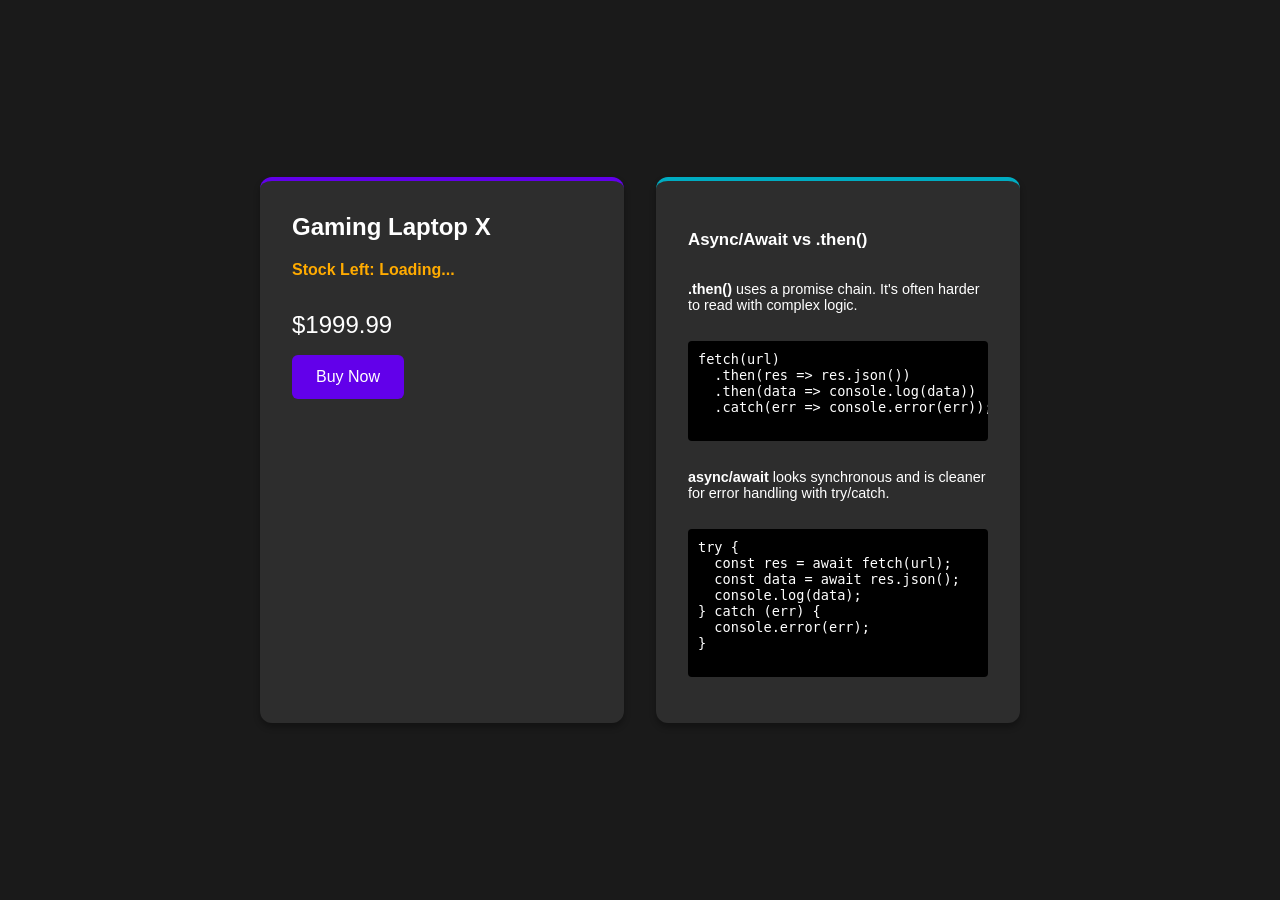
==== src/main/resources/static/index.html @ 3fde58b7 "added redis , kakfa and built it up with docker-compose and deployment.yaml" ====
<!DOCTYPE html>
<html lang="en">
<head>
    <meta charset="UTF-8">
    <meta name="viewport" content="width=device-width, initial-scale=1.0">
    <title>Flash Sale App</title>
    <link rel="stylesheet" href="style.css">
</head>
<body>
    <div class="container">
        <!-- Product Card -->
        <div class="card product-card">
            <div class="card-header">
                <h2>Gaming Laptop X</h2>
                <div class="stock-meter">
                    Stock Left: <span id="stock-count">Loading...</span>
                </div>
            </div>
            <div class="card-body">
                <p class="price">$1999.99</p>
                <button id="buy-btn" class="btn">Buy Now</button>
            </div>
        </div>

        <!-- Revision Card -->
        <div class="card revision-card">
            <h3>Async/Await vs .then()</h3>
            <p><strong>.then()</strong> uses a promise chain. It's often harder to read with complex logic.</p>
            <pre>
fetch(url)
  .then(res => res.json())
  .then(data => console.log(data))
  .catch(err => console.error(err));
            </pre>
            <p><strong>async/await</strong> looks synchronous and is cleaner for error handling with try/catch.</p>
            <pre>
try {
  const res = await fetch(url);
  const data = await res.json();
  console.log(data);
} catch (err) {
  console.error(err);
}
            </pre>
        </div>
    </div>

    <div id="toast-container"></div>

    <script src="script.js"></script>
</body>
</html>
---- src/main/resources/static/style.css ----
:root {
    --bg-color: #1a1a1a;
    --card-bg: #2d2d2d;
    --text-color: #ffffff;
    --accent-color: #6200ea;
    --success-color: #00c853;
    --error-color: #d50000;
}

body {
    background-color: var(--bg-color);
    color: var(--text-color);
    font-family: 'Segoe UI', Tahoma, Geneva, Verdana, sans-serif;
    margin: 0;
    display: flex;
    justify-content: center;
    align-items: center;
    min-height: 100vh;
}

.container {
    display: flex;
    gap: 2rem;
    flex-wrap: wrap;
    justify-content: center;
    padding: 2rem;
}

.card {
    background-color: var(--card-bg);
    border-radius: 12px;
    padding: 2rem;
    box-shadow: 0 4px 6px rgba(0, 0, 0, 0.3);
    width: 300px;
    display: flex;
    flex-direction: column;
}

.product-card {
    border-top: 4px solid var(--accent-color);
}

.revision-card {
    border-top: 4px solid #00acc1;
    font-size: 0.9rem;
}

.card-header h2 {
    margin-top: 0;
}

.stock-meter {
    font-weight: bold;
    margin-bottom: 1rem;
    color: #ffab00;
}

.price {
    font-size: 1.5rem;
    margin: 1rem 0;
}

.btn {
    background-color: var(--accent-color);
    color: white;
    border: none;
    padding: 0.8rem 1.5rem;
    border-radius: 6px;
    cursor: pointer;
    font-size: 1rem;
    transition: background-color 0.3s;
}

.btn:hover {
    background-color: #3700b3;
}

.btn:disabled {
    background-color: #555;
    cursor: not-allowed;
}

pre {
    background: #000;
    padding: 10px;
    border-radius: 4px;
    overflow-x: auto;
    font-size: 0.85rem;
}

/* Toast Notification */
#toast-container {
    position: fixed;
    bottom: 20px;
    right: 20px;
    display: flex;
    flex-direction: column;
    gap: 10px;
}

.toast {
    padding: 15px 25px;
    border-radius: 8px;
    color: white;
    animation: slideIn 0.5s ease-out, fadeOut 0.5s ease-in 2.5s forwards;
    box-shadow: 0 2px 10px rgba(0,0,0,0.5);
}

.toast.success { background-color: var(--success-color); }
.toast.error { background-color: var(--error-color); }

@keyframes slideIn {
    from { transform: translateX(100%); opacity: 0; }
    to { transform: translateX(0); opacity: 1; }
}

@keyframes fadeOut {
    from { opacity: 1; }
    to { opacity: 0; }
}
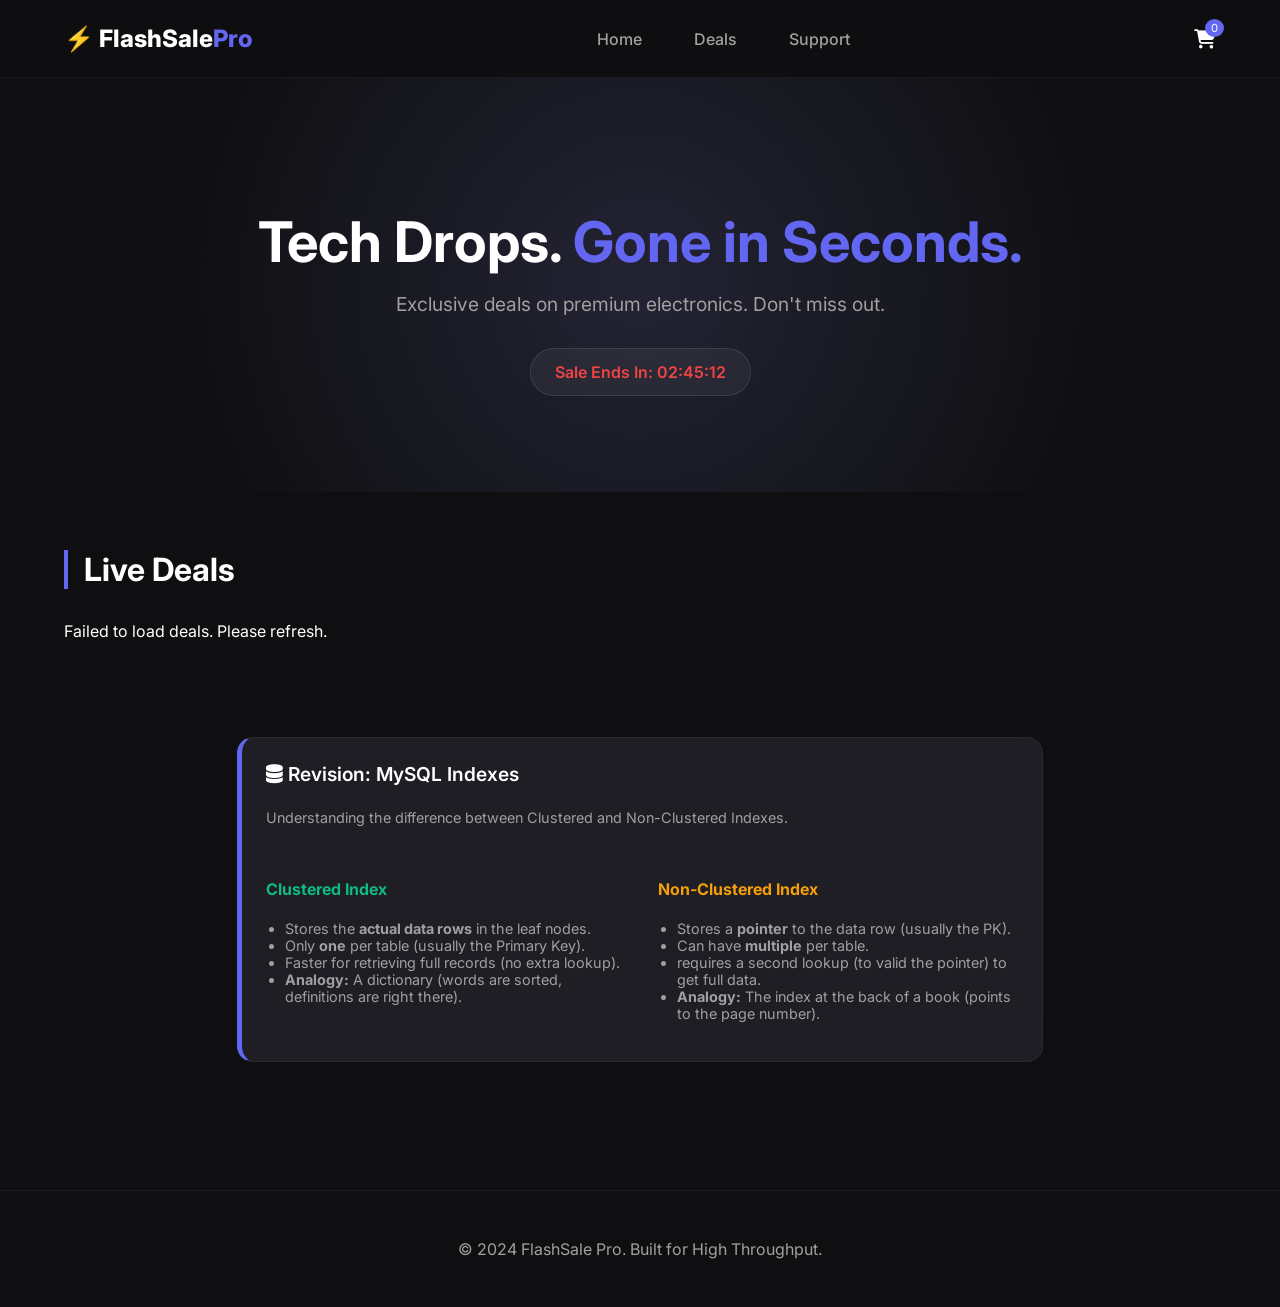
==== commit 7a172642: "Add project setup files" ====
--- a/src/main/resources/static/index.html
+++ b/src/main/resources/static/index.html
@@ -3,50 +3,88 @@
 <head>
     <meta charset="UTF-8">
     <meta name="viewport" content="width=device-width, initial-scale=1.0">
-    <title>Flash Sale App</title>
-    <link rel="stylesheet" href="style.css">
+    <title>Flash Sale | Premium Tech</title>
+    <link rel="stylesheet" href="css/style.css">
+    <!-- Font Awesome for Icons -->
+    <link rel="stylesheet" href="https://cdnjs.cloudflare.com/ajax/libs/font-awesome/6.4.0/css/all.min.css">
+    <!-- Google Fonts -->
+    <link href="https://fonts.googleapis.com/css2?family=Inter:wght@300;400;600;800&display=swap" rel="stylesheet">
 </head>
 <body>
-    <div class="container">
-        <!-- Product Card -->
-        <div class="card product-card">
-            <div class="card-header">
-                <h2>Gaming Laptop X</h2>
-                <div class="stock-meter">
-                    Stock Left: <span id="stock-count">Loading...</span>
-                </div>
-            </div>
-            <div class="card-body">
-                <p class="price">$1999.99</p>
-                <button id="buy-btn" class="btn">Buy Now</button>
+
+    <!-- Navbar -->
+    <nav class="navbar">
+        <div class="logo">⚡ FlashSale<span class="highlight">Pro</span></div>
+        <div class="nav-links">
+            <a href="#">Home</a>
+            <a href="#">Deals</a>
+            <a href="#">Support</a>
+        </div>
+        <div class="cart-icon">
+            <i class="fas fa-shopping-cart"></i>
+            <span class="cart-badge">0</span>
+        </div>
+    </nav>
+
+    <!-- Hero Section -->
+    <header class="hero">
+        <div class="hero-content">
+            <h1>Tech Drops. <span class="highlight">Gone in Seconds.</span></h1>
+            <p>Exclusive deals on premium electronics. Don't miss out.</p>
+            <div class="timer">
+                <span>Sale Ends In: </span>
+                <span id="countdown">02:45:12</span>
             </div>
         </div>
+    </header>
 
-        <!-- Revision Card -->
-        <div class="card revision-card">
-            <h3>Async/Await vs .then()</h3>
-            <p><strong>.then()</strong> uses a promise chain. It's often harder to read with complex logic.</p>
-            <pre>
-fetch(url)
-  .then(res => res.json())
-  .then(data => console.log(data))
-  .catch(err => console.error(err));
-            </pre>
-            <p><strong>async/await</strong> looks synchronous and is cleaner for error handling with try/catch.</p>
-            <pre>
-try {
-  const res = await fetch(url);
-  const data = await res.json();
-  console.log(data);
-} catch (err) {
-  console.error(err);
-}
-            </pre>
+    <!-- Product Grid -->
+    <div class="container">
+        <h2 class="section-title">Live Deals</h2>
+        <div id="product-grid" class="product-grid">
+            <!-- Products will be injected here via JS -->
+            <div class="loading-spinner">Loading Deals...</div>
         </div>
     </div>
 
+    <!-- Revision Card (Educational) -->
+    <div class="revision-card-container" style="display: flex; justify-content: center; margin: 4rem 0;">
+        <div class="card revision-card" style="max-width: 800px; width: 90%; background: #1e1e24; border-left: 5px solid #6366f1;">
+            <div class="card-body">
+                <h3 class="card-title"><i class="fas fa-database"></i> Revision: MySQL Indexes</h3>
+                <p class="card-desc">Understanding the difference between Clustered and Non-Clustered Indexes.</p>
+                <div style="display: grid; grid-template-columns: 1fr 1fr; gap: 2rem; margin-top: 1rem;">
+                    <div>
+                        <h4 style="color: #10b981;">Clustered Index</h4>
+                        <ul style="color: #a0a0a0; font-size: 0.9rem; padding-left: 1.2rem;">
+                            <li>Stores the <strong>actual data rows</strong> in the leaf nodes.</li>
+                            <li>Only <strong>one</strong> per table (usually the Primary Key).</li>
+                            <li>Faster for retrieving full records (no extra lookup).</li>
+                            <li><strong>Analogy:</strong> A dictionary (words are sorted, definitions are right there).</li>
+                        </ul>
+                    </div>
+                    <div>
+                        <h4 style="color: #f59e0b;">Non-Clustered Index</h4>
+                        <ul style="color: #a0a0a0; font-size: 0.9rem; padding-left: 1.2rem;">
+                            <li>Stores a <strong>pointer</strong> to the data row (usually the PK).</li>
+                            <li>Can have <strong>multiple</strong> per table.</li>
+                            <li>requires a second lookup (to valid the pointer) to get full data.</li>
+                            <li><strong>Analogy:</strong> The index at the back of a book (points to the page number).</li>
+                        </ul>
+                    </div>
+                </div>
+            </div>
+        </div>
+    </div>
+
+    <!-- Footer -->
+    <footer>
+        <p>&copy; 2024 FlashSale Pro. Built for High Throughput.</p>
+    </footer>
+
+    <!-- Toast Container -->
     <div id="toast-container"></div>
 
-    <script src="script.js"></script>
+    <script src="js/script.js"></script>
 </body>
 </html>
--- a/src/main/resources/static/css/style.css
+++ b/src/main/resources/static/css/style.css
@@ -0,0 +1,300 @@
+:root {
+    --bg-color: #0f0f11;
+    --card-bg: #1a1a1d;
+    --text-primary: #ffffff;
+    --text-secondary: #a0a0a0;
+    --accent-color: #6366f1;
+    --accent-glow: rgba(99, 102, 241, 0.4);
+    --success-color: #10b981;
+    --danger-color: #ef4444;
+    --font-main: 'Inter', sans-serif;
+}
+
+body {
+    background-color: var(--bg-color);
+    color: var(--text-primary);
+    font-family: var(--font-main);
+    margin: 0;
+    min-height: 100vh;
+    display: flex;
+    flex-direction: column;
+}
+
+/* Navbar */
+.navbar {
+    display: flex;
+    justify-content: space-between;
+    align-items: center;
+    padding: 1.5rem 5%;
+    background: rgba(15, 15, 17, 0.95);
+    backdrop-filter: blur(10px);
+    position: sticky;
+    top: 0;
+    z-index: 1000;
+    border-bottom: 1px solid rgba(255,255,255,0.05);
+}
+
+.logo {
+    font-size: 1.5rem;
+    font-weight: 800;
+    color: var(--text-primary);
+}
+
+.highlight {
+    color: var(--accent-color);
+}
+
+.nav-links a {
+    color: var(--text-secondary);
+    text-decoration: none;
+    margin: 0 1.5rem;
+    font-weight: 500;
+    transition: color 0.3s;
+}
+
+.nav-links a:hover {
+    color: var(--text-primary);
+}
+
+.cart-icon {
+    position: relative;
+    cursor: pointer;
+    font-size: 1.2rem;
+}
+
+.cart-badge {
+    position: absolute;
+    top: -8px;
+    right: -8px;
+    background: var(--accent-color);
+    color: white;
+    font-size: 0.7rem;
+    padding: 2px 6px;
+    border-radius: 50%;
+}
+
+/* Hero Section */
+.hero {
+    text-align: center;
+    padding: 6rem 1rem;
+    background: radial-gradient(circle at center, #232334 0%, var(--bg-color) 70%);
+}
+
+.hero h1 {
+    font-size: 3.5rem;
+    margin-bottom: 1rem;
+    line-height: 1.1;
+}
+
+.hero p {
+    color: var(--text-secondary);
+    font-size: 1.2rem;
+    margin-bottom: 2rem;
+}
+
+.timer {
+    display: inline-block;
+    background: rgba(255, 255, 255, 0.05);
+    padding: 0.8rem 1.5rem;
+    border-radius: 50px;
+    border: 1px solid rgba(255, 255, 255, 0.1);
+    font-weight: 600;
+    color: var(--danger-color);
+}
+
+/* Grid Layout */
+.container {
+    padding: 2rem 5%;
+    flex: 1;
+}
+
+.section-title {
+    font-size: 2rem;
+    margin-bottom: 2rem;
+    border-left: 4px solid var(--accent-color);
+    padding-left: 1rem;
+}
+
+.product-grid {
+    display: grid;
+    grid-template-columns: repeat(auto-fill, minmax(300px, 1fr));
+    gap: 2rem;
+}
+
+/* Product Card */
+.card {
+    background: var(--card-bg);
+    border-radius: 16px;
+    overflow: hidden;
+    transition: transform 0.3s, box-shadow 0.3s;
+    border: 1px solid rgba(255, 255, 255, 0.05);
+    display: flex;
+    flex-direction: column;
+}
+
+.card:hover {
+    transform: translateY(-5px);
+    box-shadow: 0 10px 30px rgba(0, 0, 0, 0.5);
+    border-color: var(--accent-color);
+}
+
+.card-img {
+    width: 100%;
+    height: 200px;
+    object-fit: cover;
+}
+
+.card-body {
+    padding: 1.5rem;
+    display: flex;
+    flex-direction: column;
+    flex: 1;
+}
+
+.card-title {
+    font-size: 1.2rem;
+    font-weight: 600;
+    margin: 0 0 0.5rem 0;
+}
+
+.card-desc {
+    color: var(--text-secondary);
+    font-size: 0.9rem;
+    margin-bottom: 1rem;
+    flex: 1;
+}
+
+.card-footer {
+    display: flex;
+    justify-content: space-between;
+    align-items: center;
+    margin-top: 1rem;
+}
+
+.price {
+    font-size: 1.5rem;
+    font-weight: 700;
+    color: var(--text-primary);
+}
+
+.stock-meter {
+    font-size: 0.85rem;
+    color: var(--text-secondary);
+    margin-bottom: 1rem;
+}
+
+.stock-value {
+    color: var(--success-color);
+    font-weight: bold;
+}
+
+.stock-value.low {
+    color: var(--danger-color);
+}
+
+.btn {
+    background: var(--accent-color);
+    color: white;
+    border: none;
+    padding: 0.8rem 1.2rem;
+    border-radius: 8px;
+    cursor: pointer;
+    font-weight: 600;
+    width: 100%;
+    transition: background 0.3s;
+}
+
+.btn:hover {
+    background: #4f46e5;
+    box-shadow: 0 0 15px var(--accent-glow);
+}
+
+.btn:disabled {
+    background: #333;
+    color: #666;
+    cursor: not-allowed;
+    box-shadow: none;
+}
+
+/* Footer */
+footer {
+    text-align: center;
+    padding: 2rem;
+    color: var(--text-secondary);
+    border-top: 1px solid rgba(255, 255, 255, 0.05);
+    margin-top: 4rem;
+}
+
+/* Toast */
+#toast-container {
+    position: fixed;
+    bottom: 2rem;
+    right: 2rem;
+    z-index: 2000;
+}
+
+.toast {
+    padding: 1rem 1.5rem;
+    border-radius: 8px;
+    color: white;
+    margin-top: 0.5rem;
+    box-shadow: 0 5px 15px rgba(0,0,0,0.5);
+    display: flex;
+    align-items: center;
+    gap: 0.5rem;
+    animation: slideIn 0.3s ease-out;
+}
+
+.toast.success { background: var(--success-color); }
+.toast.error { background: var(--danger-color); }
+
+@keyframes slideIn {
+    from { transform: translateX(100%); opacity: 0; }
+    to { transform: translateX(0); opacity: 1; }
+}
+
+/* Auth Pages */
+.auth-page {
+    display: flex;
+    justify-content: center;
+    align-items: center;
+    min-height: 100vh;
+    background: radial-gradient(circle at center, #232334 0%, var(--bg-color) 70%);
+}
+
+.auth-container {
+    background: var(--card-bg);
+    padding: 3rem;
+    border-radius: 16px;
+    width: 100%;
+    max-width: 400px;
+    box-shadow: 0 10px 30px rgba(0,0,0,0.5);
+    border: 1px solid rgba(255,255,255,0.05);
+}
+
+.form-group {
+    margin-bottom: 1.5rem;
+}
+
+.form-group label {
+    display: block;
+    margin-bottom: 0.5rem;
+    color: var(--text-secondary);
+}
+
+.form-group input, 
+.form-group textarea {
+    width: 100%;
+    padding: 0.8rem;
+    border-radius: 8px;
+    border: 1px solid rgba(255,255,255,0.1);
+    background: rgba(0,0,0,0.2);
+    color: var(--text-primary);
+    font-family: inherit;
+}
+
+.form-group input:focus,
+.form-group textarea:focus {
+    outline: none;
+    border-color: var(--accent-color);
+}
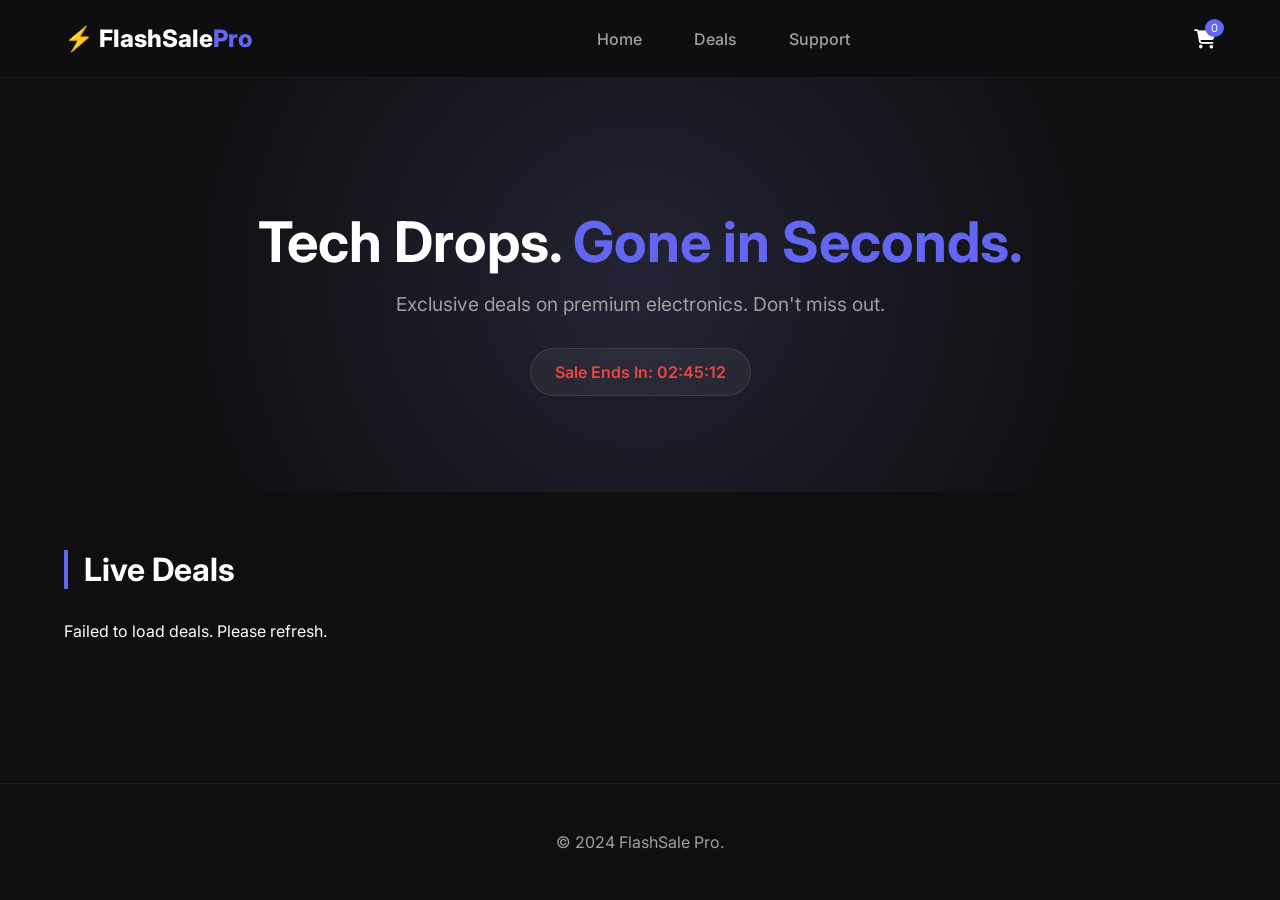
==== commit cd3cd694: "did whole re-work, added security, fixed breaking unit tests, added tests, and new apis, lua scripts" ====
--- a/src/main/resources/static/index.html
+++ b/src/main/resources/static/index.html
@@ -9,6 +9,7 @@
     <link rel="stylesheet" href="https://cdnjs.cloudflare.com/ajax/libs/font-awesome/6.4.0/css/all.min.css">
     <!-- Google Fonts -->
     <link href="https://fonts.googleapis.com/css2?family=Inter:wght@300;400;600;800&display=swap" rel="stylesheet">
+    <script src="js/security.js"></script>
 </head>
 <body>
 
@@ -47,39 +48,9 @@
         </div>
     </div>
 
-    <!-- Revision Card (Educational) -->
-    <div class="revision-card-container" style="display: flex; justify-content: center; margin: 4rem 0;">
-        <div class="card revision-card" style="max-width: 800px; width: 90%; background: #1e1e24; border-left: 5px solid #6366f1;">
-            <div class="card-body">
-                <h3 class="card-title"><i class="fas fa-database"></i> Revision: MySQL Indexes</h3>
-                <p class="card-desc">Understanding the difference between Clustered and Non-Clustered Indexes.</p>
-                <div style="display: grid; grid-template-columns: 1fr 1fr; gap: 2rem; margin-top: 1rem;">
-                    <div>
-                        <h4 style="color: #10b981;">Clustered Index</h4>
-                        <ul style="color: #a0a0a0; font-size: 0.9rem; padding-left: 1.2rem;">
-                            <li>Stores the <strong>actual data rows</strong> in the leaf nodes.</li>
-                            <li>Only <strong>one</strong> per table (usually the Primary Key).</li>
-                            <li>Faster for retrieving full records (no extra lookup).</li>
-                            <li><strong>Analogy:</strong> A dictionary (words are sorted, definitions are right there).</li>
-                        </ul>
-                    </div>
-                    <div>
-                        <h4 style="color: #f59e0b;">Non-Clustered Index</h4>
-                        <ul style="color: #a0a0a0; font-size: 0.9rem; padding-left: 1.2rem;">
-                            <li>Stores a <strong>pointer</strong> to the data row (usually the PK).</li>
-                            <li>Can have <strong>multiple</strong> per table.</li>
-                            <li>requires a second lookup (to valid the pointer) to get full data.</li>
-                            <li><strong>Analogy:</strong> The index at the back of a book (points to the page number).</li>
-                        </ul>
-                    </div>
-                </div>
-            </div>
-        </div>
-    </div>
-
     <!-- Footer -->
     <footer>
-        <p>&copy; 2024 FlashSale Pro. Built for High Throughput.</p>
+        <p>&copy; 2024 FlashSale Pro.</p>
     </footer>
 
     <!-- Toast Container -->
